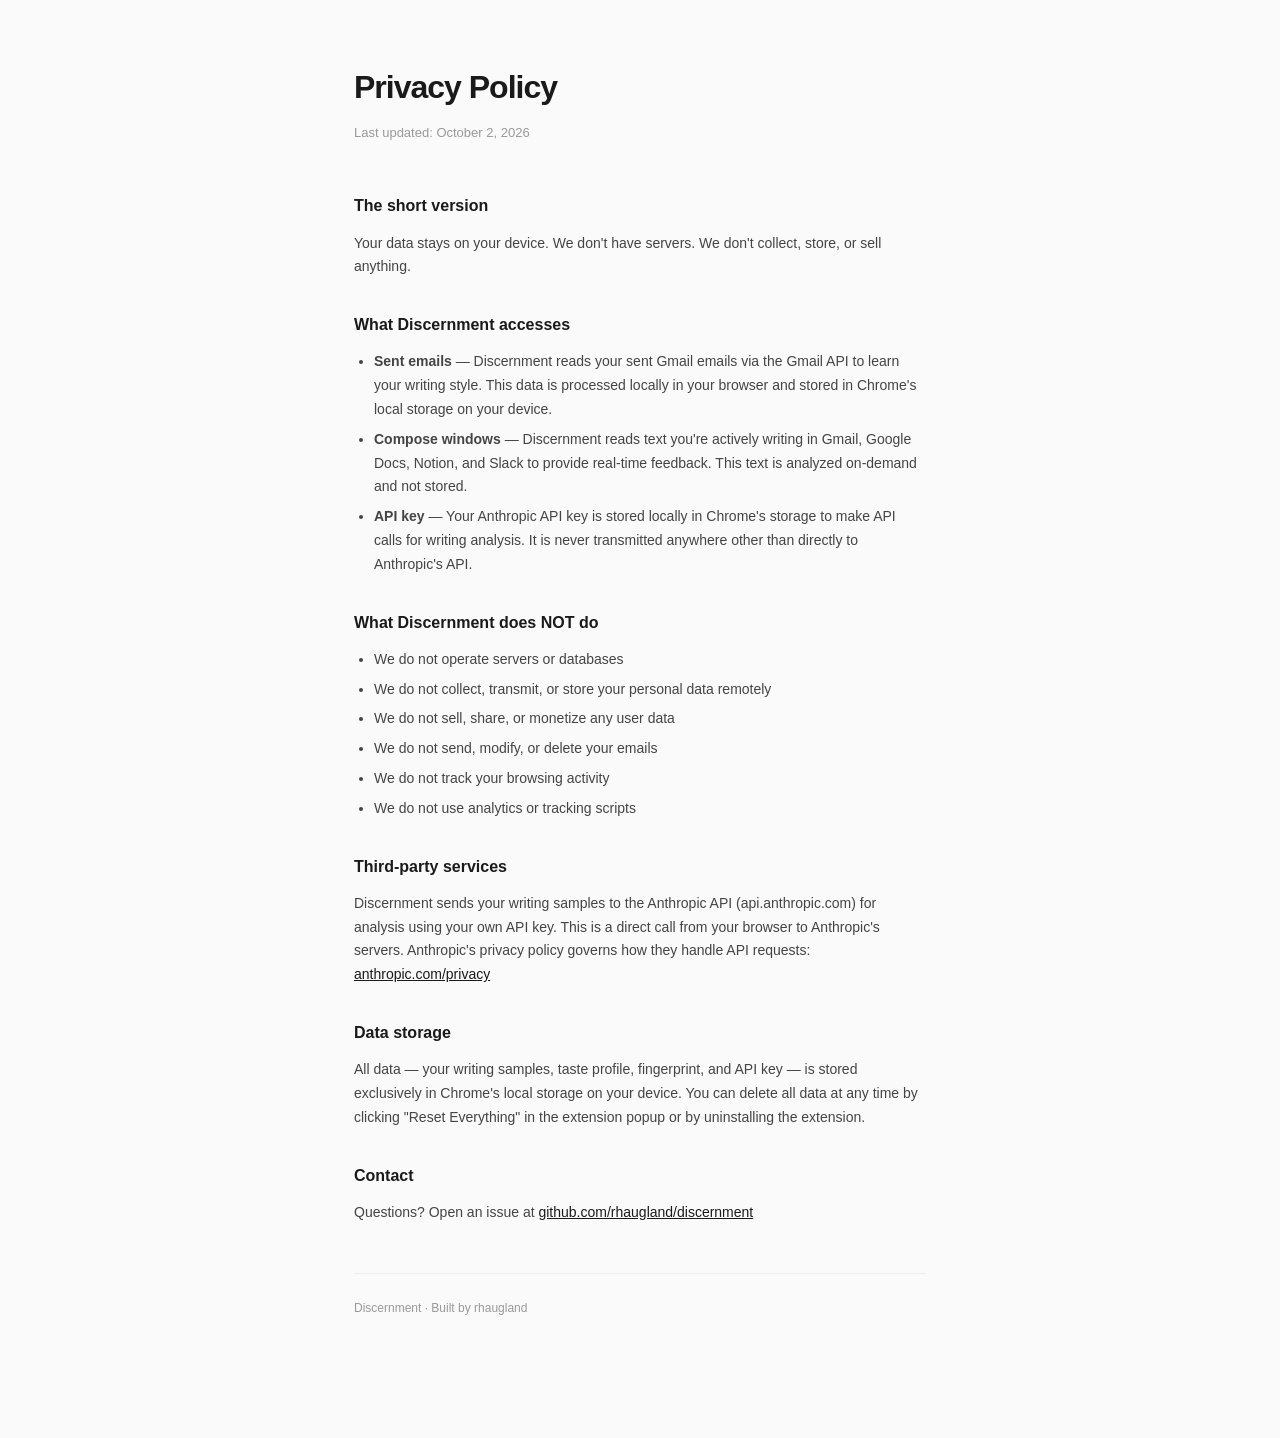
==== site/privacy.html @ 8188e18b "Add privacy policy page Co-Authored-By: Claude Opus 4.6 <noreply@anthropic.com>" ====
<!DOCTYPE html>
<html lang="en">
<head>
<meta charset="utf-8">
<meta name="viewport" content="width=device-width, initial-scale=1">
<title>Discernment — Privacy Policy</title>
<style>
  * { margin: 0; padding: 0; box-sizing: border-box; }
  body {
    font-family: -apple-system, BlinkMacSystemFont, "SF Pro Text", "Helvetica Neue", sans-serif;
    background: #fafafa; color: #1a1a1a; line-height: 1.7;
    -webkit-font-smoothing: antialiased;
  }
  .container { max-width: 620px; margin: 0 auto; padding: 60px 24px 120px; }
  h1 { font-size: 32px; font-weight: 700; letter-spacing: -1px; margin-bottom: 8px; }
  .updated { font-size: 13px; color: #999; margin-bottom: 48px; }
  h2 { font-size: 16px; font-weight: 600; margin: 32px 0 12px; }
  p { font-size: 14px; color: #444; margin-bottom: 16px; }
  ul { margin: 0 0 16px 20px; font-size: 14px; color: #444; }
  li { margin-bottom: 6px; }
  a { color: #1a1a1a; }
  .footer { margin-top: 48px; padding-top: 24px; border-top: 1px solid #eee; font-size: 12px; color: #999; }
</style>
</head>
<body>
<div class="container">
  <h1>Privacy Policy</h1>
  <div class="updated">Last updated: October 2, 2026</div>

  <h2>The short version</h2>
  <p>Your data stays on your device. We don't have servers. We don't collect, store, or sell anything.</p>

  <h2>What Discernment accesses</h2>
  <ul>
    <li><strong>Sent emails</strong> — Discernment reads your sent Gmail emails via the Gmail API to learn your writing style. This data is processed locally in your browser and stored in Chrome's local storage on your device.</li>
    <li><strong>Compose windows</strong> — Discernment reads text you're actively writing in Gmail, Google Docs, Notion, and Slack to provide real-time feedback. This text is analyzed on-demand and not stored.</li>
    <li><strong>API key</strong> — Your Anthropic API key is stored locally in Chrome's storage to make API calls for writing analysis. It is never transmitted anywhere other than directly to Anthropic's API.</li>
  </ul>

  <h2>What Discernment does NOT do</h2>
  <ul>
    <li>We do not operate servers or databases</li>
    <li>We do not collect, transmit, or store your personal data remotely</li>
    <li>We do not sell, share, or monetize any user data</li>
    <li>We do not send, modify, or delete your emails</li>
    <li>We do not track your browsing activity</li>
    <li>We do not use analytics or tracking scripts</li>
  </ul>

  <h2>Third-party services</h2>
  <p>Discernment sends your writing samples to the Anthropic API (api.anthropic.com) for analysis using your own API key. This is a direct call from your browser to Anthropic's servers. Anthropic's privacy policy governs how they handle API requests: <a href="https://www.anthropic.com/privacy" target="_blank">anthropic.com/privacy</a></p>

  <h2>Data storage</h2>
  <p>All data — your writing samples, taste profile, fingerprint, and API key — is stored exclusively in Chrome's local storage on your device. You can delete all data at any time by clicking "Reset Everything" in the extension popup or by uninstalling the extension.</p>

  <h2>Contact</h2>
  <p>Questions? Open an issue at <a href="https://github.com/rhaugland/discernment/issues">github.com/rhaugland/discernment</a></p>

  <div class="footer">Discernment &middot; Built by rhaugland</div>
</div>
</body>
</html>
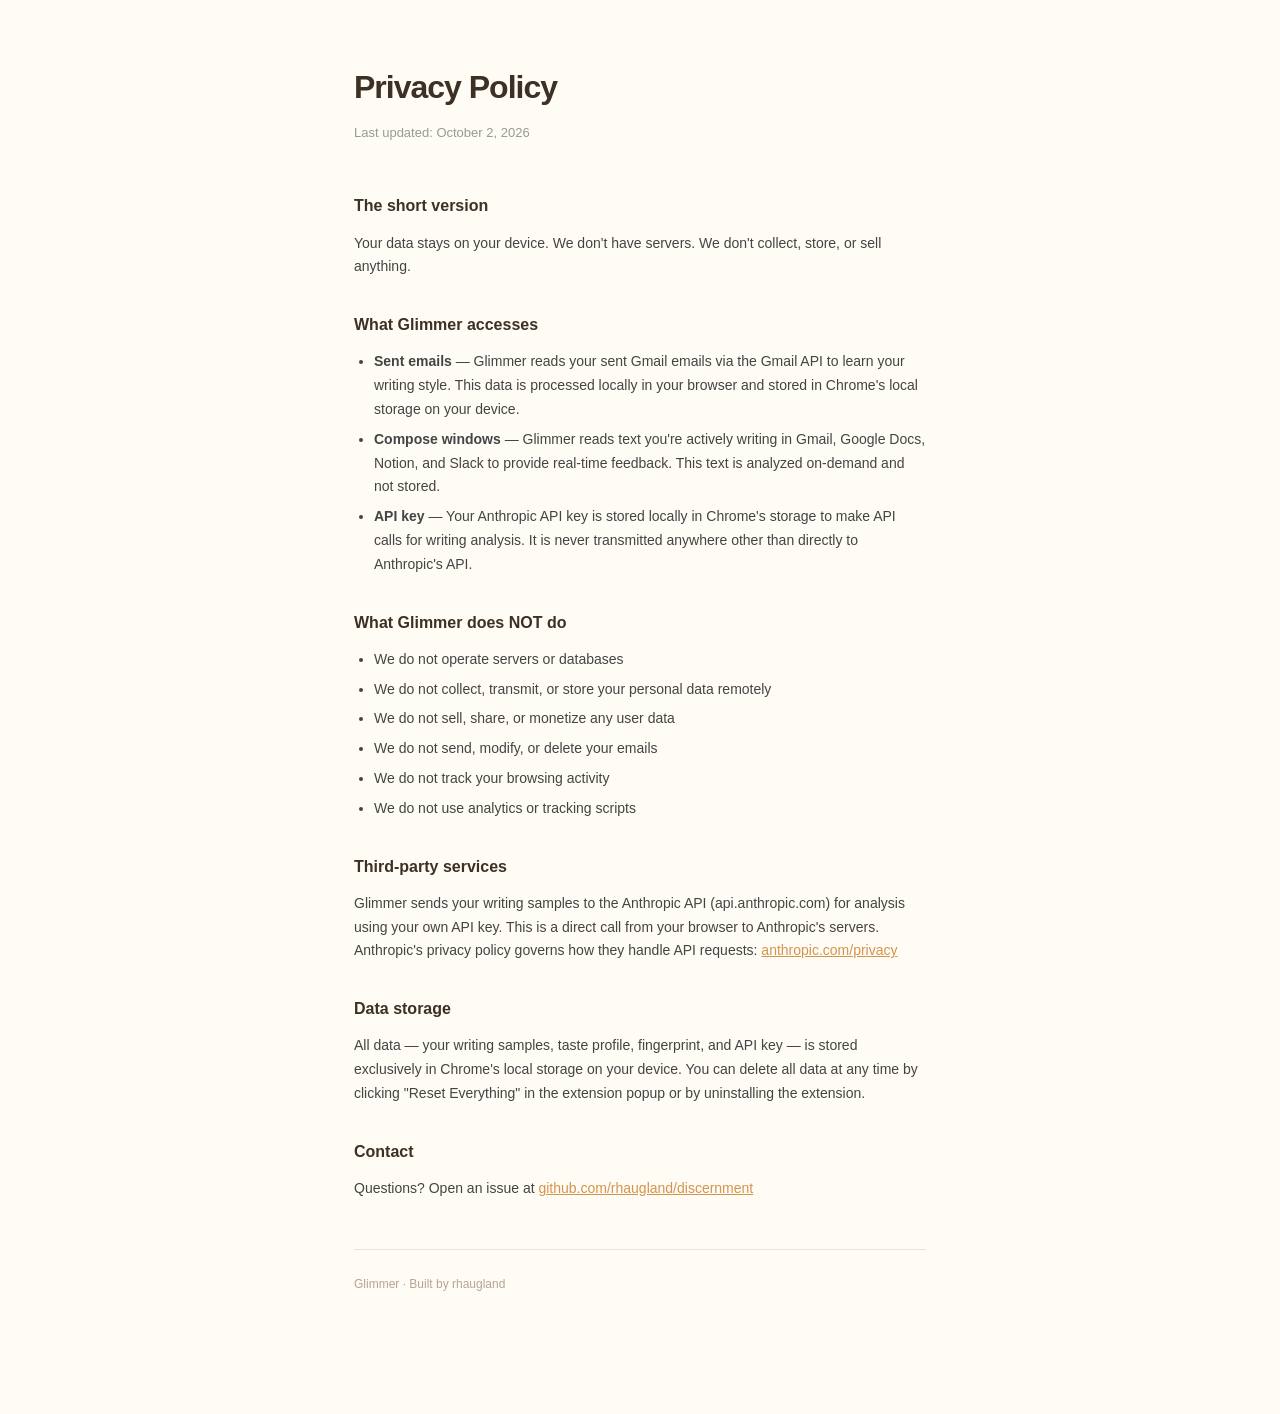
==== commit 7c3318cd: "Rebrand to Glimmer — warm gold palette, sun-through-clouds feel Co-Authored-By: Claude Opus 4.6 <nor" ====
--- a/site/privacy.html
+++ b/site/privacy.html
@@ -3,12 +3,12 @@
 <head>
 <meta charset="utf-8">
 <meta name="viewport" content="width=device-width, initial-scale=1">
-<title>Discernment — Privacy Policy</title>
+<title>Glimmer — Privacy Policy</title>
 <style>
   * { margin: 0; padding: 0; box-sizing: border-box; }
   body {
     font-family: -apple-system, BlinkMacSystemFont, "SF Pro Text", "Helvetica Neue", sans-serif;
-    background: #fafafa; color: #1a1a1a; line-height: 1.7;
+    background: #FFFBF5; color: #3D3024; line-height: 1.7;
     -webkit-font-smoothing: antialiased;
   }
   .container { max-width: 620px; margin: 0 auto; padding: 60px 24px 120px; }
@@ -18,8 +18,8 @@
   p { font-size: 14px; color: #444; margin-bottom: 16px; }
   ul { margin: 0 0 16px 20px; font-size: 14px; color: #444; }
   li { margin-bottom: 6px; }
-  a { color: #1a1a1a; }
-  .footer { margin-top: 48px; padding-top: 24px; border-top: 1px solid #eee; font-size: 12px; color: #999; }
+  a { color: #D4944C; }
+  .footer { margin-top: 48px; padding-top: 24px; border-top: 1px solid #EDE4D8; font-size: 12px; color: #B5A594; }
 </style>
 </head>
 <body>
@@ -30,14 +30,14 @@
   <h2>The short version</h2>
   <p>Your data stays on your device. We don't have servers. We don't collect, store, or sell anything.</p>
 
-  <h2>What Discernment accesses</h2>
+  <h2>What Glimmer accesses</h2>
   <ul>
-    <li><strong>Sent emails</strong> — Discernment reads your sent Gmail emails via the Gmail API to learn your writing style. This data is processed locally in your browser and stored in Chrome's local storage on your device.</li>
-    <li><strong>Compose windows</strong> — Discernment reads text you're actively writing in Gmail, Google Docs, Notion, and Slack to provide real-time feedback. This text is analyzed on-demand and not stored.</li>
+    <li><strong>Sent emails</strong> — Glimmer reads your sent Gmail emails via the Gmail API to learn your writing style. This data is processed locally in your browser and stored in Chrome's local storage on your device.</li>
+    <li><strong>Compose windows</strong> — Glimmer reads text you're actively writing in Gmail, Google Docs, Notion, and Slack to provide real-time feedback. This text is analyzed on-demand and not stored.</li>
     <li><strong>API key</strong> — Your Anthropic API key is stored locally in Chrome's storage to make API calls for writing analysis. It is never transmitted anywhere other than directly to Anthropic's API.</li>
   </ul>
 
-  <h2>What Discernment does NOT do</h2>
+  <h2>What Glimmer does NOT do</h2>
   <ul>
     <li>We do not operate servers or databases</li>
     <li>We do not collect, transmit, or store your personal data remotely</li>
@@ -48,7 +48,7 @@
   </ul>
 
   <h2>Third-party services</h2>
-  <p>Discernment sends your writing samples to the Anthropic API (api.anthropic.com) for analysis using your own API key. This is a direct call from your browser to Anthropic's servers. Anthropic's privacy policy governs how they handle API requests: <a href="https://www.anthropic.com/privacy" target="_blank">anthropic.com/privacy</a></p>
+  <p>Glimmer sends your writing samples to the Anthropic API (api.anthropic.com) for analysis using your own API key. This is a direct call from your browser to Anthropic's servers. Anthropic's privacy policy governs how they handle API requests: <a href="https://www.anthropic.com/privacy" target="_blank">anthropic.com/privacy</a></p>
 
   <h2>Data storage</h2>
   <p>All data — your writing samples, taste profile, fingerprint, and API key — is stored exclusively in Chrome's local storage on your device. You can delete all data at any time by clicking "Reset Everything" in the extension popup or by uninstalling the extension.</p>
@@ -56,7 +56,7 @@
   <h2>Contact</h2>
   <p>Questions? Open an issue at <a href="https://github.com/rhaugland/discernment/issues">github.com/rhaugland/discernment</a></p>
 
-  <div class="footer">Discernment &middot; Built by rhaugland</div>
+  <div class="footer">Glimmer &middot; Built by rhaugland</div>
 </div>
 </body>
 </html>
